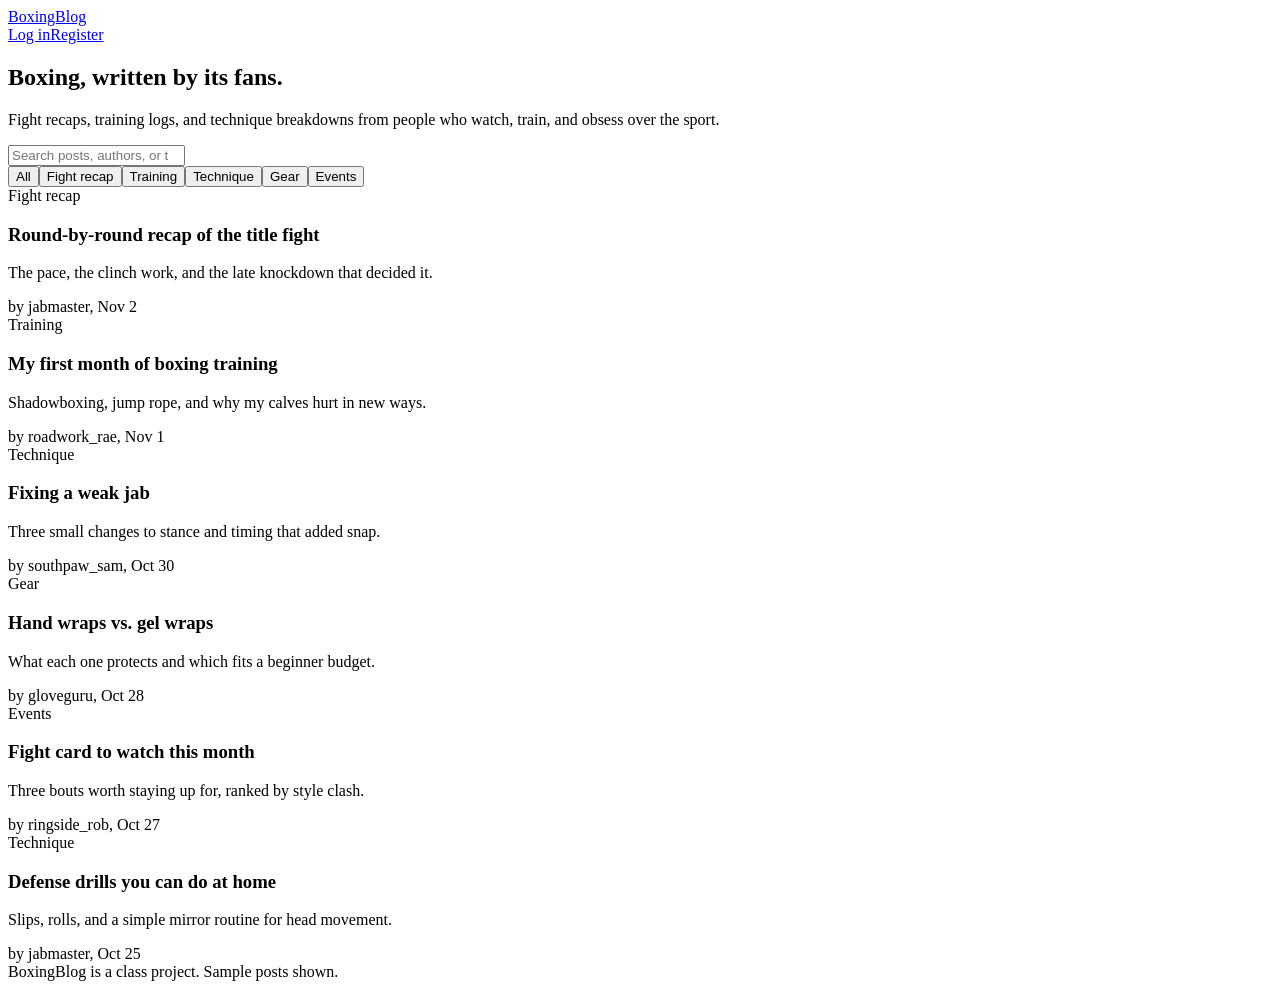
==== index.html @ d8e34631 "added and completed index.html page" ====
<!DOCTYPE html>
<html lang="en">

<head>
    <meta charset="utf-8">
    <meta name="viewport" content="width=device-width, initial-scale=1">
    <title>BoxingBlog</title>
    <link rel="stylesheet" href="/styles.css">
</head>

<body>
    <header class="site">
        <div class="wrap bar">
            <a class="logo" href="/index.html">BoxingBlog</a>
            <nav><a href="/login.html">Log in</a><a class="cta" href="/register.html">Register</a></nav>
        </div>
    </header>
    <main class="wrap">
        <section class="hero">
            <h1>Boxing, written by its fans.</h1>
            <p>Fight recaps, training logs, and technique breakdowns from people who watch, train, and obsess over the
                sport.</p>
            <input type="search" id="q" placeholder="Search posts, authors, or tags" aria-label="Search posts">
            <div class="chips" id="chips" role="group" aria-label="Filter by topic"></div>
        </section>
        <section class="grid" id="posts" aria-live="polite"></section>
    </main>
    <footer>
        <div class="wrap">BoxingBlog is a class project. Sample posts shown.</div>
    </footer>
    <script>
        const posts = [
            { t: "Round-by-round recap of the title fight", a: "jabmaster", tag: "Fight recap", d: "Nov 2", x: "The pace, the clinch work, and the late knockdown that decided it." },
            { t: "My first month of boxing training", a: "roadwork_rae", tag: "Training", d: "Nov 1", x: "Shadowboxing, jump rope, and why my calves hurt in new ways." },
            { t: "Fixing a weak jab", a: "southpaw_sam", tag: "Technique", d: "Oct 30", x: "Three small changes to stance and timing that added snap." },
            { t: "Hand wraps vs. gel wraps", a: "gloveguru", tag: "Gear", d: "Oct 28", x: "What each one protects and which fits a beginner budget." },
            { t: "Fight card to watch this month", a: "ringside_rob", tag: "Events", d: "Oct 27", x: "Three bouts worth staying up for, ranked by style clash." },
            { t: "Defense drills you can do at home", a: "jabmaster", tag: "Technique", d: "Oct 25", x: "Slips, rolls, and a simple mirror routine for head movement." }
        ];
        const tags = ["All", ...new Set(posts.map(p => p.tag))];
        let active = "All";
        const chips = document.getElementById("chips"), grid = document.getElementById("posts"), q = document.getElementById("q");
        tags.forEach(t => {
            const b = document.createElement("button"); b.type = "button"; b.textContent = t;
            b.setAttribute("aria-pressed", t === active);
            b.onclick = () => { active = t;[...chips.children].forEach(c => c.setAttribute("aria-pressed", c === b)); render() };
            chips.appendChild(b)
        });
        function render() {
            const s = q.value.trim().toLowerCase();
            const list = posts.filter(p => (active === "All" || p.tag === active) && (!s || [p.t, p.a, p.tag, p.x].join(" ").toLowerCase().includes(s)));
            grid.innerHTML = list.length ? list.map(p => `<article class="card"><span class="tag">${p.tag}</span><h3>${p.t}</h3><p>${p.x}</p><span class="meta">by ${p.a}, ${p.d}</span></article>`).join("") : '<p class="empty">No posts match. Clear the search or pick another topic.</p>';
        }
        q.addEventListener("input", render); render();
    </script>
</body>

</html>
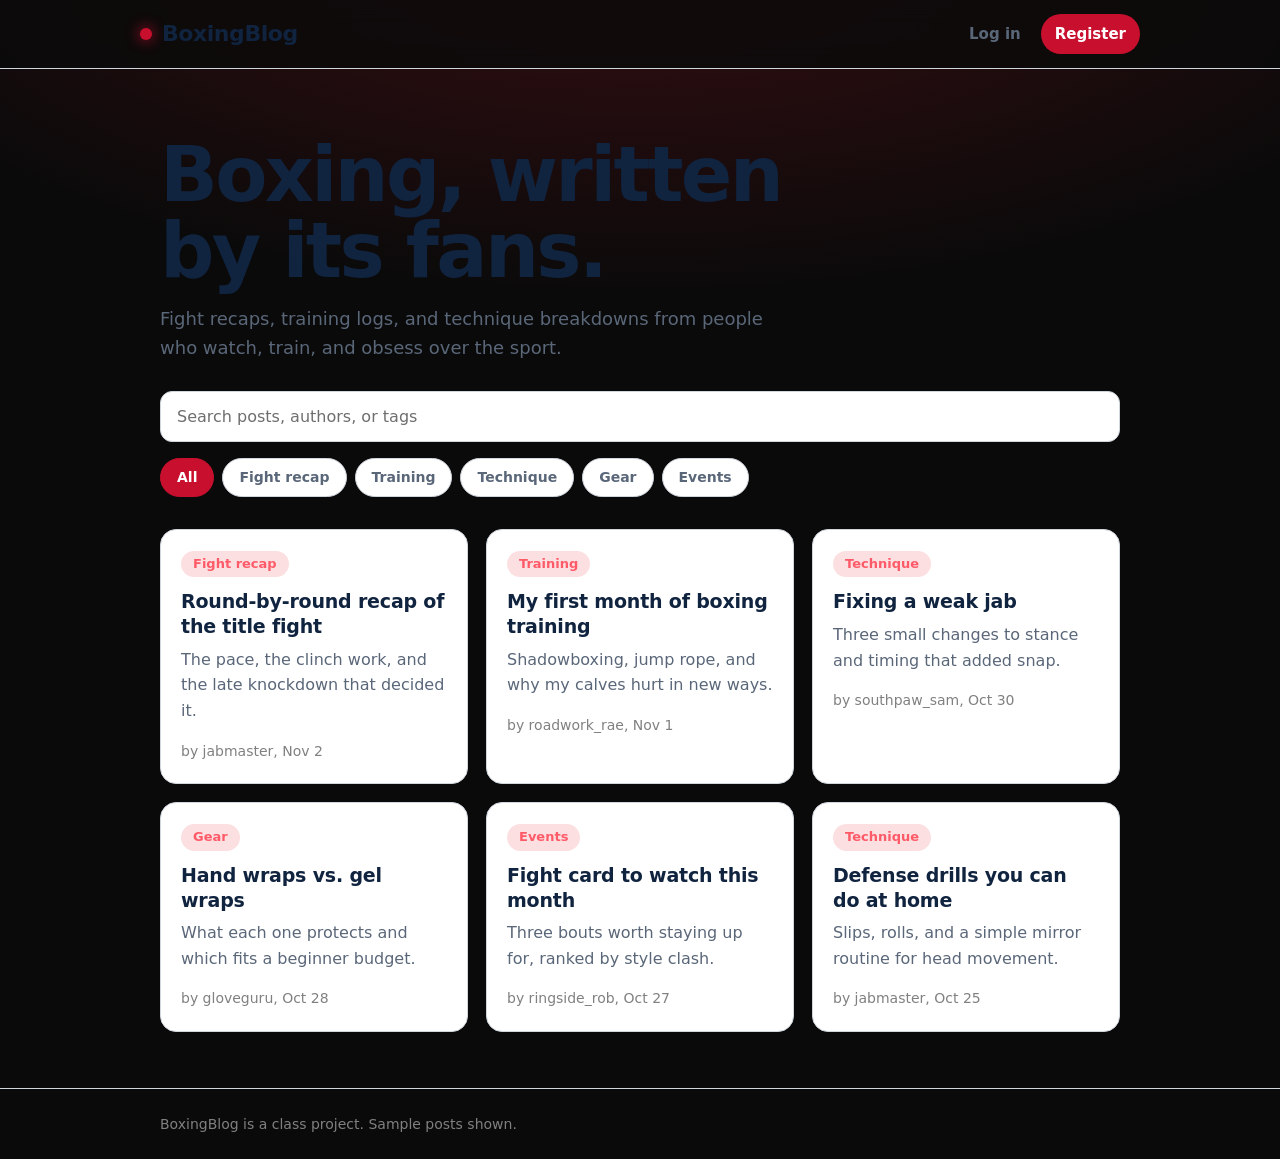
==== commit c6d663d7: "fixed path issue on each file" ====
--- a/index.html
+++ b/index.html
@@ -5,7 +5,7 @@
     <meta charset="utf-8">
     <meta name="viewport" content="width=device-width, initial-scale=1">
     <title>BoxingBlog</title>
-    <link rel="stylesheet" href="/styles.css">
+    <link rel="stylesheet" href="/css/styles.css">
 </head>
 
 <body>
--- a/css/styles.css
+++ b/css/styles.css
@@ -0,0 +1,329 @@
+:root {
+    --bg: #0a0a0a;
+    --surface: #141414;
+    --surface-2: #1b1b1b;
+    --ink: #f5f5f5;
+    --muted: #a3a3a3;
+    --red: #e11d2e;
+    --red-text: #ff5a68;
+    --line: #2a2a2a
+=======
+    --canvas: #0f76dece;
+    --ink: #10233f;
+    --muted: #5a6779;
+    --red: #c8102e;
+    --surface: #fff;
+    --line: #cfd6de;
+    --head: Impact, "Haettenschweiler", "Arial Narrow Bold", sans-serif
+}
+
+*{
+    box-sizing: border-box
+}
+
+html {
+    scroll-behavior: smooth
+}
+
+body {
+    margin: 0;
+    min-height: 100vh;
+    font: 16px/1.6 system-ui, -apple-system, "Segoe UI", Roboto, sans-serif;
+    background: var(--bg) radial-gradient(900px 420px at 50% -120px, rgba(225, 29, 46, .24), transparent) no-repeat;
+    color: var(--ink)
+}
+
+a {
+    color: inherit
+}
+
+:focus-visible {
+    outline: 3px solid var(--red);
+    outline-offset: 3px
+}
+
+.wrap {
+    max-width: 1000px;
+    margin: 0 auto;
+    padding: 0 20px
+}
+
+.site {
+    position: sticky;
+    top: 0;
+    z-index: 10;
+    background: rgba(10, 10, 10, .8);
+    backdrop-filter: blur(12px);
+    -webkit-backdrop-filter: blur(12px);
+    border-bottom: 1px solid var(--line)
+}
+
+.bar {
+    display: flex;
+    justify-content: space-between;
+    align-items: center;
+    padding: 14px 0
+}
+
+.logo {
+    display: flex;
+    align-items: center;
+    font-weight: 800;
+    font-size: 22px;
+    letter-spacing: -.02em;
+    text-decoration: none
+}
+
+.logo::before {
+    content: "";
+    width: 12px;
+    height: 12px;
+    margin-right: 10px;
+    border-radius: 50%;
+    background: var(--red);
+    box-shadow: 0 0 14px var(--red)
+}
+
+nav {
+    display: flex;
+    align-items: center;
+    gap: 6px
+}
+
+nav a {
+    padding: 8px 14px;
+    border-radius: 999px;
+    font-weight: 600;
+    font-size: 15px;
+    text-decoration: none;
+    color: var(--muted);
+    transition: color .15s, background .15s
+}
+
+nav a:hover {
+    color: var(--ink);
+    background: var(--surface-2)
+}
+
+nav a.cta {
+    background: var(--red);
+    color: #fff
+}
+
+nav a.cta:hover {
+    background: #f43144
+}
+
+.hero {
+    padding-top: 32px
+}
+
+.hero h1 {
+    font-size: clamp(40px, 8vw, 76px);
+    font-weight: 800;
+    line-height: 1;
+    letter-spacing: -.035em;
+    margin: 36px 0 16px;
+    max-width: 13ch
+}
+
+.hero p {
+    max-width: 54ch;
+    color: var(--muted);
+    font-size: 18px;
+    margin: 0 0 28px
+}
+
+input,
+button {
+    font: inherit
+}
+
+input[type=search],
+.field input {
+    width: 100%;
+    padding: 12px 16px;
+    border: 1px solid var(--line);
+    border-radius: 12px;
+    background: var(--surface);
+    color: var(--ink);
+    transition: border-color .15s, box-shadow .15s
+}
+
+input::placeholder {
+    color: #6e6e6e
+}
+
+input[type=search]:focus,
+.field input:focus {
+    outline: none;
+    border-color: var(--red);
+    box-shadow: 0 0 0 4px rgba(225, 29, 46, .2)
+}
+
+.chips {
+    display: flex;
+    flex-wrap: wrap;
+    gap: 8px;
+    margin: 16px 0 0
+}
+
+.chips button {
+    padding: 7px 16px;
+    border: 1px solid var(--line);
+    border-radius: 999px;
+    background: var(--surface);
+    color: var(--muted);
+    font-weight: 600;
+    font-size: 14px;
+    cursor: pointer;
+    transition: all .15s
+}
+
+.chips button:hover {
+    border-color: var(--red);
+    color: var(--ink)
+}
+
+.chips button[aria-pressed=true] {
+    background: var(--red);
+    border-color: var(--red);
+    color: #fff
+}
+
+.grid {
+    display: grid;
+    grid-template-columns: repeat(auto-fill, minmax(280px, 1fr));
+    gap: 18px;
+    margin: 32px 0 56px
+}
+
+.card {
+    background: var(--surface);
+    border: 1px solid var(--line);
+    border-radius: 16px;
+    padding: 20px;
+    transition: transform .2s, border-color .2s, box-shadow .2s
+}
+
+.card:hover {
+    transform: translateY(-4px);
+    border-color: var(--red);
+    box-shadow: 0 14px 34px rgba(225, 29, 46, .18)
+}
+
+.card h3 {
+    margin: 12px 0 8px;
+    font-size: 19px;
+    line-height: 1.3;
+    letter-spacing: -.01em
+}
+
+.card p {
+    margin: 0 0 14px;
+    color: var(--muted)
+}
+
+.tag {
+    display: inline-block;
+    padding: 3px 12px;
+    border-radius: 999px;
+    background: rgba(225, 29, 46, .14);
+    color: var(--red-text);
+    font-weight: 700;
+    font-size: 13px
+}
+
+.meta {
+    color: #808080;
+    font-size: 14px
+}
+
+.empty {
+    grid-column: 1/-1;
+    color: var(--muted)
+}
+
+.panel {
+    max-width: 440px;
+    margin: 56px auto;
+    background: var(--surface);
+    border: 1px solid var(--line);
+    border-top: 3px solid var(--red);
+    border-radius: 20px;
+    padding: 34px;
+    box-shadow: 0 24px 60px rgba(0, 0, 0, .5)
+}
+
+.panel h1 {
+    font-size: 32px;
+    font-weight: 800;
+    letter-spacing: -.03em;
+    line-height: 1.1;
+    margin: 0 0 24px
+}
+
+.field {
+    margin-bottom: 16px
+}
+
+.field label {
+    display: block;
+    font-weight: 600;
+    font-size: 14px;
+    margin-bottom: 6px;
+    color: var(--muted)
+}
+
+.primary {
+    width: 100%;
+    padding: 13px;
+    border: 0;
+    border-radius: 12px;
+    background: var(--red);
+    color: #fff;
+    font-weight: 700;
+    cursor: pointer;
+    transition: background .15s, transform .15s
+}
+
+.primary:hover {
+    background: #f43144;
+    transform: translateY(-1px)
+}
+
+.msg {
+    min-height: 1.5em;
+    margin: 14px 0 0;
+    color: var(--red-text);
+    font-size: 14px
+}
+
+.alt {
+    margin: 18px 0 0;
+    font-size: 15px;
+    color: var(--muted)
+}
+
+.alt a {
+    color: var(--red-text);
+    font-weight: 600
+}
+
+footer {
+    border-top: 1px solid var(--line);
+    padding: 24px 0;
+    color: #808080;
+    font-size: 14px
+}
+
+@media (prefers-reduced-motion:reduce) {
+    * {
+        transition: none !important
+    }
+
+    .card:hover,
+    .primary:hover {
+        transform: none
+    }
+}
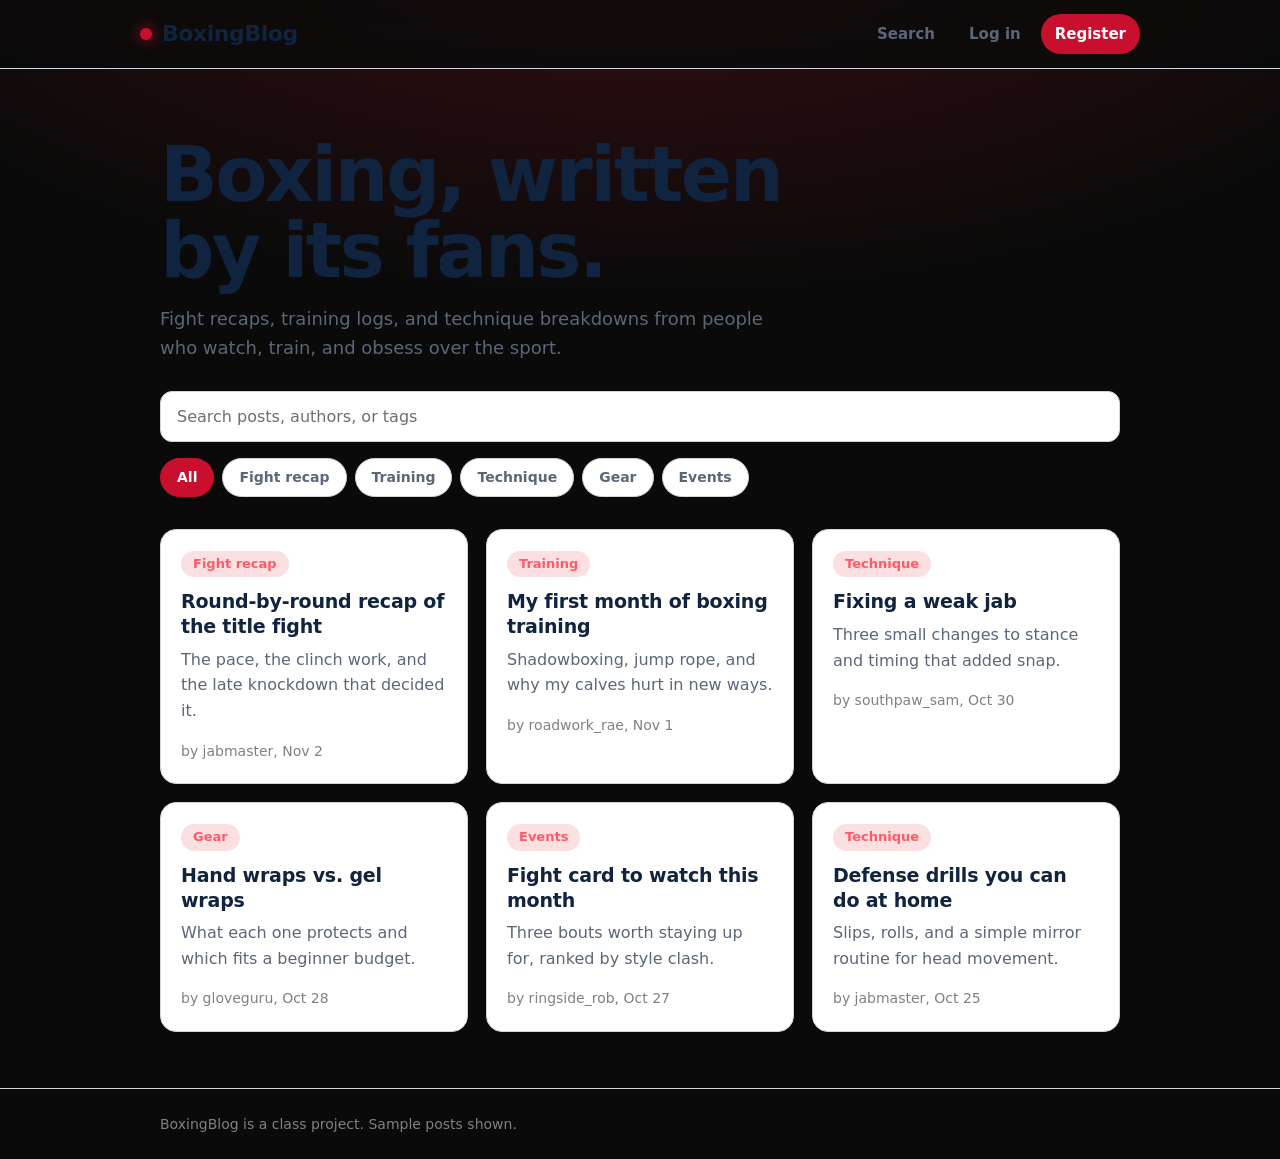
==== commit 5ee751af: "updated home page navigation" ====
--- a/index.html
+++ b/index.html
@@ -12,7 +12,7 @@
     <header class="site">
         <div class="wrap bar">
             <a class="logo" href="/index.html">BoxingBlog</a>
-            <nav><a href="/login.html">Log in</a><a class="cta" href="/register.html">Register</a></nav>
+            <nav id="nav"></nav>
         </div>
     </header>
     <main class="wrap">
@@ -28,6 +28,8 @@
     <footer>
         <div class="wrap">BoxingBlog is a class project. Sample posts shown.</div>
     </footer>
+    <script src="/config.js"></script>
+    <script src="/auth.js"></script>
     <script>
         const posts = [
             { t: "Round-by-round recap of the title fight", a: "jabmaster", tag: "Fight recap", d: "Nov 2", x: "The pace, the clinch work, and the late knockdown that decided it." },
